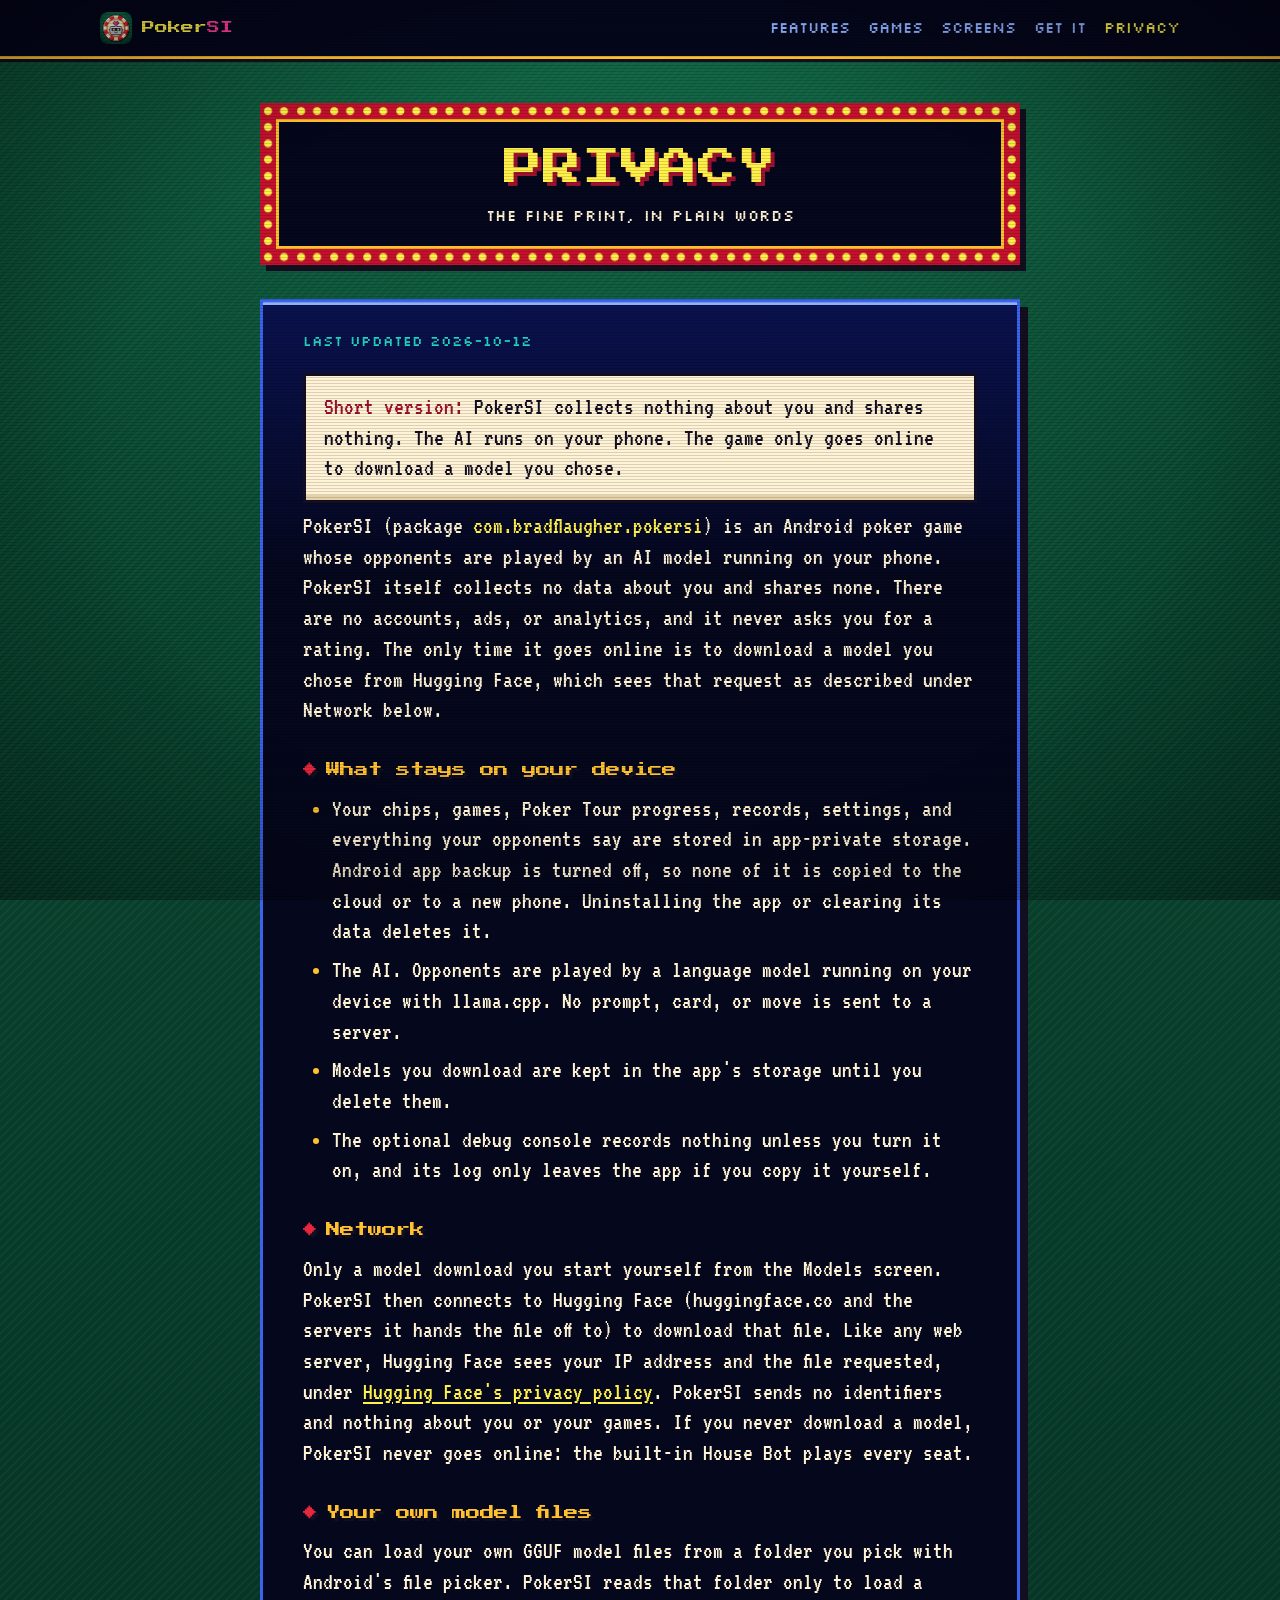
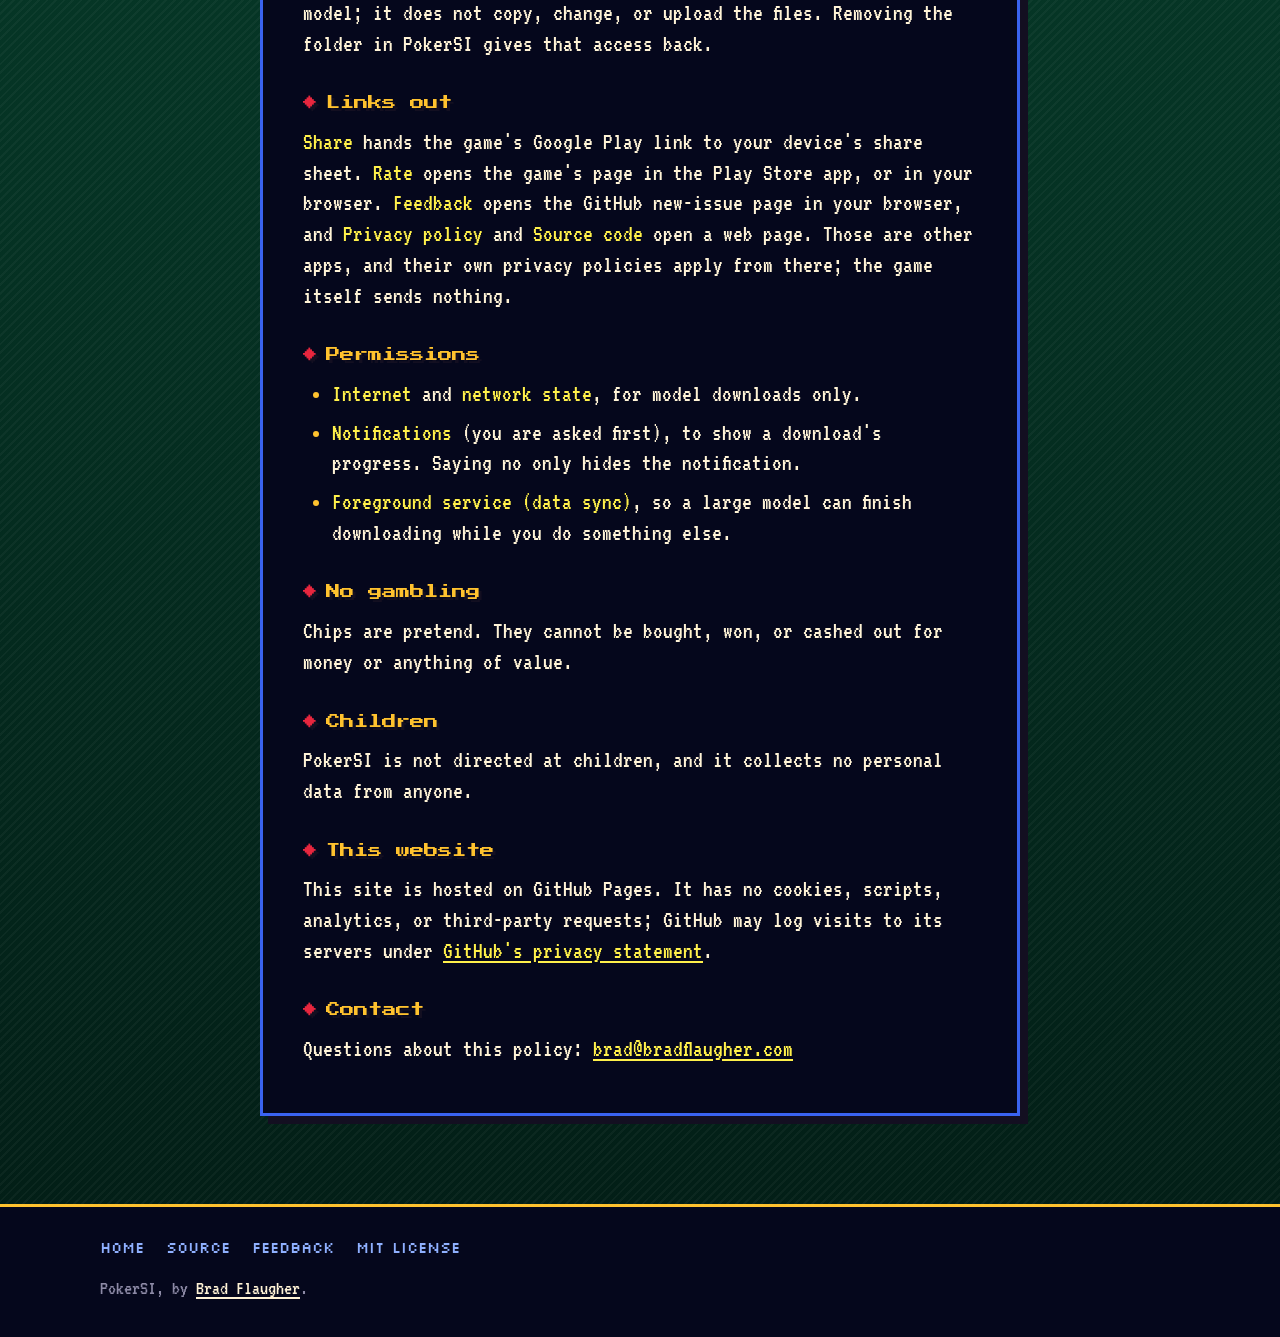
==== site/privacy/index.html @ 7d569268 "Add a GitHub Pages site and move the privacy policy to it site/ is a small static site in the app's " ====
<!doctype html>
<html lang="en">
<head>
  <meta charset="utf-8">
  <meta name="viewport" content="width=device-width, initial-scale=1, viewport-fit=cover">
  <title>Privacy policy — PokerSI</title>
  <meta name="description" content="Privacy policy for PokerSI (com.bradflaugher.pokersi): no account, ads or analytics; the AI runs on your phone, and the only network use is a model download you start.">
  <meta name="theme-color" content="#05071c">
  <meta name="color-scheme" content="dark">
  <link rel="canonical" href="https://bradflaugher.github.io/PokerSI/privacy/">
  <link rel="icon" type="image/png" sizes="32x32" href="../favicon-32.png">
  <link rel="apple-touch-icon" href="../apple-touch-icon.png">
  <link rel="stylesheet" href="../style.css">
  <meta property="og:type" content="article">
  <meta property="og:site_name" content="PokerSI">
  <meta property="og:title" content="Privacy policy — PokerSI">
  <meta property="og:description" content="No account, ads or analytics. The AI runs on your phone.">
  <meta property="og:url" content="https://bradflaugher.github.io/PokerSI/privacy/">
  <meta property="og:image" content="https://bradflaugher.github.io/PokerSI/og.png">
</head>
<body>
  <a class="skip" href="#main">Skip to content</a>

  <header class="topbar">
    <div class="wrap">
      <a class="brand" href="../"><img src="../icon.png" alt="" width="32" height="32"><b>Poker<span>SI</span></b></a>
      <nav aria-label="Site">
        <a href="../#features">Features</a>
        <a href="../#games">Games</a>
        <a href="../#screens">Screens</a>
        <a class="keep" href="../#get">Get it</a>
        <a class="keep" href="./" aria-current="page">Privacy</a>
      </nav>
    </div>
  </header>

  <main id="main" class="page">
    <div class="wrap">
      <div class="marquee">
        <div class="marquee__panel">
          <h1>PRIVACY</h1>
          <p>The fine print, in plain words</p>
        </div>
      </div>

      <article class="prose">
        <p class="updated">Last updated 2026-10-12</p>

        <p class="summary"><strong>Short version:</strong> PokerSI collects nothing about you and shares nothing. The AI runs on your phone. The game only goes online to download a model you chose.</p>

        <p>PokerSI (package <strong>com.bradflaugher.pokersi</strong>) is an Android poker game whose opponents are played by an AI model running on your phone. PokerSI itself collects no data about you and shares none. There are no accounts, ads, or analytics, and it never asks you for a rating. The only time it goes online is to download a model you chose from Hugging Face, which sees that request as described under Network below.</p>

        <h2>What stays on your device</h2>
        <ul>
          <li>Your chips, games, Poker Tour progress, records, settings, and everything your opponents say are stored in app-private storage. Android app backup is turned off, so none of it is copied to the cloud or to a new phone. Uninstalling the app or clearing its data deletes it.</li>
          <li>The AI. Opponents are played by a language model running on your device with llama.cpp. No prompt, card, or move is sent to a server.</li>
          <li>Models you download are kept in the app's storage until you delete them.</li>
          <li>The optional debug console records nothing unless you turn it on, and its log only leaves the app if you copy it yourself.</li>
        </ul>

        <h2>Network</h2>
        <p>Only a model download you start yourself from the Models screen. PokerSI then connects to Hugging Face (huggingface.co and the servers it hands the file off to) to download that file. Like any web server, Hugging Face sees your IP address and the file requested, under <a href="https://huggingface.co/privacy" rel="noopener">Hugging Face's privacy policy</a>. PokerSI sends no identifiers and nothing about you or your games. If you never download a model, PokerSI never goes online: the built-in House Bot plays every seat.</p>

        <h2>Your own model files</h2>
        <p>You can load your own GGUF model files from a folder you pick with Android's file picker. PokerSI reads that folder only to load a model; it does not copy, change, or upload the files. Removing the folder in PokerSI gives that access back.</p>

        <h2>Links out</h2>
        <p><strong>Share</strong> hands the game's Google Play link to your device's share sheet. <strong>Rate</strong> opens the game's page in the Play Store app, or in your browser. <strong>Feedback</strong> opens the GitHub new-issue page in your browser, and <strong>Privacy policy</strong> and <strong>Source code</strong> open a web page. Those are other apps, and their own privacy policies apply from there; the game itself sends nothing.</p>

        <h2>Permissions</h2>
        <ul>
          <li><strong>Internet</strong> and <strong>network state</strong>, for model downloads only.</li>
          <li><strong>Notifications</strong> (you are asked first), to show a download's progress. Saying no only hides the notification.</li>
          <li><strong>Foreground service (data sync)</strong>, so a large model can finish downloading while you do something else.</li>
        </ul>

        <h2>No gambling</h2>
        <p>Chips are pretend. They cannot be bought, won, or cashed out for money or anything of value.</p>

        <h2>Children</h2>
        <p>PokerSI is not directed at children, and it collects no personal data from anyone.</p>

        <h2>This website</h2>
        <p>This site is hosted on GitHub Pages. It has no cookies, scripts, analytics, or third-party requests; GitHub may log visits to its servers under <a href="https://docs.github.com/en/site-policy/privacy-policies/github-general-privacy-statement" rel="noopener">GitHub's privacy statement</a>.</p>

        <h2>Contact</h2>
        <p>Questions about this policy: <a href="mailto:brad@bradflaugher.com">brad@bradflaugher.com</a></p>
      </article>
    </div>
  </main>

  <footer class="footer">
    <div class="wrap">
      <nav aria-label="Footer">
        <a href="../">Home</a>
        <a href="https://github.com/bradflaugher/PokerSI">Source</a>
        <a href="https://github.com/bradflaugher/PokerSI/issues/new">Feedback</a>
        <a href="https://github.com/bradflaugher/PokerSI/blob/main/LICENSE">MIT license</a>
      </nav>
      <p>PokerSI, by <a href="https://bradflaugher.com">Brad Flaugher</a>.</p>
    </div>
  </footer>
</body>
</html>
---- site/style.css ----
/*
 * PokerSI's site: the same 90s video poker cabinet as the app. Colors come
 * from app/src/main/java/com/bradflaugher/pokersi/ui/pixel/PixelTheme.kt and
 * FeltBackground.kt; fonts are the app's own (OFL, see fonts/). No scripts,
 * no third-party requests.
 */

@font-face {
  font-family: "Press Start 2P";
  src: url("fonts/press_start_2p.woff2") format("woff2");
  font-display: swap;
}
@font-face {
  font-family: "VT323";
  src: url("fonts/vt323.woff2") format("woff2");
  font-display: swap;
}
@font-face {
  font-family: "Silkscreen";
  src: url("fonts/silkscreen.woff2") format("woff2");
  font-display: swap;
}

:root {
  color-scheme: dark;
  --ink: #130f21;
  --ink-soft: #2c2445;
  --cabinet-black: #05071c;
  --cabinet-deep: #0a1250;
  --cabinet: #1530a8;
  --cabinet-light: #3a63f0;
  --cabinet-glow: #8fb0ff;
  --felt-deep: #021c15;
  --felt-dark: #053324;
  --felt-mid: #0a4c34;
  --felt-light: #106444;
  --felt-lamp: #187c53;
  --cream: #fff3d6;
  --card-shade: #e6d2a8;
  --suit-red: #e8263e;
  --suit-red-dark: #9e1230;
  --suit-black: #1d2150;
  --gold: #ffc22e;
  --gold-dark: #b9780c;
  --yellow: #fff04a;
  --hot-pink: #ff3d9a;
  --hot-pink-dark: #a81563;
  --teal: #1fd6c4;
  --green: #2fd15a;
  --green-dark: #137a33;
  --gray: #8d8aa6;
  --gray-dark: #4a4763;
  --led-red: #ff2b2b;

  --pixel: "Press Start 2P", ui-monospace, monospace;
  --label: "Silkscreen", ui-monospace, monospace;
  --text: "VT323", ui-monospace, "Cascadia Mono", Menlo, Consolas, monospace;
  --wrap: 1120px;
}

*,
*::before,
*::after { box-sizing: border-box; }

html { -webkit-text-size-adjust: 100%; scroll-behavior: smooth; }

body {
  margin: 0;
  min-height: 100vh;
  color: var(--cream);
  font: 400 1.45rem/1.3 var(--text);
  /* Lamp-lit felt: a pool of light from above over a fine diagonal weave. */
  background:
    radial-gradient(ellipse 90% 60% at 50% -10%, rgb(24 124 83 / 0.75), transparent 70%),
    repeating-linear-gradient(135deg, rgb(255 255 255 / 0.035) 0 2px, transparent 2px 6px),
    linear-gradient(var(--felt-mid), var(--felt-dark) 60%, var(--felt-deep));
  background-color: var(--felt-dark);
}

/* CRT scanlines and a soft vignette over everything, like the app's overlay. */
body::after {
  content: "";
  position: fixed;
  inset: 0;
  pointer-events: none;
  z-index: 50;
  background:
    repeating-linear-gradient(0deg, rgb(0 0 0 / 0.14) 0 1px, transparent 1px 3px),
    radial-gradient(ellipse at center, transparent 60%, rgb(0 0 0 / 0.35));
}

img { max-width: 100%; height: auto; display: block; }

a { color: var(--yellow); text-underline-offset: 3px; }
a:hover { color: var(--cream); }
:focus-visible { outline: 3px dashed var(--yellow); outline-offset: 3px; }

.skip {
  position: absolute;
  left: -9999px;
  top: 8px;
  z-index: 100;
  padding: 10px 14px;
  background: var(--yellow);
  color: var(--ink);
  font-family: var(--label);
}
.skip:focus { left: 8px; }

.sr-only {
  position: absolute;
  width: 1px;
  height: 1px;
  overflow: hidden;
  clip-path: inset(50%);
  white-space: nowrap;
}

.wrap {
  width: 100%;
  max-width: var(--wrap);
  margin: 0 auto;
  padding: 0 20px;
}

/* ---- Top bar ------------------------------------------------------------ */

.topbar {
  position: sticky;
  top: 0;
  z-index: 40;
  background: var(--cabinet-black);
  border-bottom: 3px solid var(--gold);
  box-shadow: 0 3px 0 var(--ink);
}
.topbar .wrap {
  display: flex;
  align-items: center;
  justify-content: space-between;
  gap: 12px;
  min-height: 56px;
}
.brand {
  display: flex;
  align-items: center;
  gap: 10px;
  color: var(--yellow);
  text-decoration: none;
  font: 0.8rem/1 var(--pixel);
  white-space: nowrap;
}
.brand img { width: 32px; height: 32px; border-radius: 7px; }
.brand b { font-weight: 400; }
.brand span { color: var(--hot-pink); }
.topbar nav { display: flex; gap: 4px 18px; flex-wrap: wrap; justify-content: flex-end; }
.topbar nav a {
  color: var(--cabinet-glow);
  font: 0.95rem/1 var(--label);
  text-decoration: none;
  text-transform: uppercase;
  padding: 8px 0;
}
.topbar nav a:hover,
.topbar nav a[aria-current] { color: var(--yellow); }

/* ---- Marquee ------------------------------------------------------------ */

.marquee {
  position: relative;
  padding: 16px;
  background: #c4122e;
  box-shadow: 6px 6px 0 var(--ink);
}
/* Two interleaved sets of bulbs that take turns, like the cabinet sign. */
.marquee::before,
.marquee::after {
  content: "";
  position: absolute;
  inset: 0;
  pointer-events: none;
  color: var(--yellow);
  --bulb-a: radial-gradient(circle at 8px 8px, currentColor 0 3.5px, transparent 4.5px);
  --bulb-b: radial-gradient(circle at 24px 24px, currentColor 0 3.5px, transparent 4.5px);
  background: var(--bulb-a), var(--bulb-b);
  background-size: 32px 32px;
  background-repeat: space;
  animation: bulbs 1.2s steps(1) infinite;
}
.marquee::after {
  --bulb-a: radial-gradient(circle at 24px 8px, currentColor 0 3.5px, transparent 4.5px);
  --bulb-b: radial-gradient(circle at 8px 24px, currentColor 0 3.5px, transparent 4.5px);
  animation-delay: -0.6s;
}
@keyframes bulbs {
  50% { color: #7a4a06; }
}
.marquee__panel {
  position: relative;
  z-index: 1;
  background: var(--cabinet-black);
  border: 3px solid var(--gold);
  padding: 26px 18px 20px;
  text-align: center;
}
.marquee h1 {
  margin: 0;
  font: 400 clamp(2.6rem, 9vw, 4.6rem)/1.05 var(--pixel);
  color: var(--yellow);
  text-shadow: 4px 4px 0 var(--suit-red-dark);
  letter-spacing: 0.02em;
}
.marquee h1 .si {
  display: block;
  margin-top: 0.18em;
  color: var(--hot-pink);
  text-shadow: 4px 4px 0 var(--hot-pink-dark);
}
.marquee p {
  margin: 18px 0 0;
  font: 0.95rem/1.3 var(--label);
  color: var(--cream);
  letter-spacing: 0.04em;
}

/* ---- Hero --------------------------------------------------------------- */

.hero { padding: 48px 0 32px; }
.hero .wrap {
  display: grid;
  grid-template-columns: minmax(0, 1.25fr) minmax(0, 0.75fr);
  gap: 48px;
  align-items: center;
}
.hero__lead {
  margin: 28px 0 0;
  font-size: 1.75rem;
  line-height: 1.2;
  text-shadow: 2px 2px 0 var(--ink);
}
.hero__lead strong { color: var(--yellow); font-weight: 400; }

.bubble-row {
  display: flex;
  align-items: center;
  gap: 14px;
  margin: 24px 0 0;
}
.bubble-row img {
  width: 64px;
  height: 64px;
  flex: none;
  border-radius: 14px;
  box-shadow: 4px 4px 0 var(--ink);
}
.bubble {
  position: relative;
  margin: 0;
  padding: 10px 16px;
  background: var(--cream);
  color: var(--ink);
  font-size: 1.55rem;
  border: 3px solid var(--ink);
  box-shadow: 4px 4px 0 rgb(0 0 0 / 0.45);
}
.bubble::before {
  content: "";
  position: absolute;
  left: -14px;
  top: 50%;
  margin-top: -9px;
  border: 9px solid transparent;
  border-right: 11px solid var(--ink);
  border-left: 0;
}
.bubble::after {
  content: "_";
  animation: blink 1s steps(1) infinite;
}
@keyframes blink { 50% { opacity: 0; } }

.ctas { display: flex; flex-wrap: wrap; gap: 14px; margin-top: 30px; }

/* The app's PixelButton: lit top edge, shaded bottom, hard ink shadow. */
.btn {
  display: inline-flex;
  align-items: center;
  justify-content: center;
  min-height: 52px;
  padding: 12px 22px;
  font: 0.75rem/1.4 var(--pixel);
  text-align: center;
  text-decoration: none;
  text-transform: uppercase;
  color: var(--cream);
  background: var(--gray);
  box-shadow:
    inset 0 4px 0 rgb(255 255 255 / 0.35),
    inset 0 -6px 0 rgb(0 0 0 / 0.3),
    4px 4px 0 var(--ink);
  text-shadow: 2px 2px 0 rgb(0 0 0 / 0.45);
  transition: transform 0.06s;
}
.btn:hover { color: var(--cream); filter: brightness(1.08); }
.btn:active { transform: translate(3px, 3px); box-shadow: inset 0 4px 0 rgb(255 255 255 / 0.35), inset 0 -6px 0 rgb(0 0 0 / 0.3), 1px 1px 0 var(--ink); }
.btn--green { background: var(--green); }
.btn--red { background: var(--suit-red); color: var(--yellow); }
.btn--red:hover { color: var(--yellow); }
.btn--gold { background: var(--gold); color: var(--ink); text-shadow: 1px 1px 0 rgb(255 255 255 / 0.4); }
.btn--gold:hover { color: var(--ink); }
.btn--blue { background: var(--cabinet-light); }
.btn--pink { background: var(--hot-pink); }

/* A phone in the gold-trimmed frame of the Play screenshots. */
.phone {
  margin: 0;
  padding: 10px;
  background: var(--cabinet-black);
  border: 4px solid var(--gold);
  border-radius: 28px;
  box-shadow: 8px 8px 0 var(--ink);
}
.phone img { border-radius: 16px; aspect-ratio: 9 / 16; width: 100%; }
.hero .phone { max-width: 330px; justify-self: center; transform: rotate(2deg); }

/* ---- Ticker ------------------------------------------------------------- */

.ticker {
  background: var(--cabinet-black);
  border-block: 3px solid var(--suit-red);
  box-shadow: 0 3px 0 var(--ink);
}
.ticker ul {
  list-style: none;
  margin: 0 auto;
  padding: 14px 20px;
  max-width: var(--wrap);
  display: flex;
  flex-wrap: wrap;
  justify-content: center;
  gap: 6px 22px;
  font: 0.95rem/1.4 var(--label);
  color: var(--gold);
  text-transform: uppercase;
}
.ticker li::before { content: "\2738"; margin-right: 10px; color: var(--hot-pink); }

/* ---- Sections ----------------------------------------------------------- */

section { padding: 64px 0; }
section[id] { scroll-margin-top: 70px; }

.kicker {
  margin: 0 0 12px;
  font: 0.9rem/1 var(--label);
  color: var(--teal);
  letter-spacing: 0.08em;
  text-transform: uppercase;
}
h2 {
  margin: 0 0 18px;
  font: 400 clamp(1.25rem, 3.6vw, 1.9rem)/1.35 var(--pixel);
  color: var(--yellow);
  text-shadow: 3px 3px 0 var(--ink);
}
h3 {
  margin: 0 0 8px;
  font: 400 0.8rem/1.5 var(--pixel);
}
.intro { max-width: 46rem; margin: 0 0 34px; font-size: 1.55rem; }
p { margin: 0 0 14px; }

/* Feature cards: cream playing cards with a rank and suit in the corner. */
.cards {
  list-style: none;
  margin: 0;
  padding: 0;
  display: grid;
  grid-template-columns: repeat(auto-fill, minmax(240px, 1fr));
  gap: 22px;
}
.card {
  --suit: var(--suit-black);
  position: relative;
  padding: 22px 20px 34px 52px;
  background:
    linear-gradient(var(--cream), var(--cream)) padding-box;
  color: var(--ink);
  border: 3px solid var(--ink);
  border-radius: 10px;
  box-shadow: inset 0 -5px 0 var(--card-shade), 5px 5px 0 rgb(0 0 0 / 0.45);
  font-size: 1.4rem;
  line-height: 1.2;
}
.card:nth-child(even) { --suit: var(--suit-red); }
.card::before,
.card::after {
  content: attr(data-rank);
  position: absolute;
  font: 0.85rem/1.25 var(--pixel);
  color: var(--suit);
  white-space: pre;
  text-align: center;
}
.card::before { left: 12px; top: 14px; }
.card::after { right: 12px; bottom: 12px; transform: rotate(180deg); }
.card h3 { color: var(--suit); }
.card p { margin: 0; }

/* Six games, on an LED panel. */
.games {
  width: 100%;
  border-collapse: separate;
  border-spacing: 0;
  background: var(--cabinet-black);
  border: 3px solid var(--cabinet-light);
  box-shadow: 6px 6px 0 var(--ink), inset 0 0 0 3px var(--cabinet-deep);
}
.games th,
.games td {
  padding: 14px 18px;
  text-align: left;
  vertical-align: top;
  border-bottom: 2px dashed var(--cabinet-deep);
}
.games tr:last-child th,
.games tr:last-child td { border-bottom: 0; }
.games th {
  width: 34%;
  font: 400 0.7rem/1.6 var(--pixel);
  color: var(--gold);
}
.games th span { color: var(--suit-red); margin-right: 8px; }
.games td { color: var(--cabinet-glow); font-size: 1.4rem; }
.after-table { margin-top: 22px; }

/* Two columns of text and art. */
.split {
  display: grid;
  grid-template-columns: minmax(0, 1fr) minmax(0, 1fr);
  gap: 48px;
  align-items: center;
}
.split .shots { display: grid; grid-template-columns: 1fr 1fr; gap: 18px; }
.split .shots .phone { border-radius: 22px; padding: 7px; border-width: 3px; }
.split .shots .phone img { border-radius: 12px; }
.split .shots .phone:nth-child(2) { transform: translateY(28px) rotate(1.5deg); }
.split .shots .phone:nth-child(1) { transform: rotate(-1.5deg); }

.ticks { list-style: none; margin: 0 0 18px; padding: 0; }
.ticks li { position: relative; padding-left: 34px; margin-bottom: 12px; }
.ticks li::before {
  content: "\2660";
  position: absolute;
  left: 4px;
  top: 0.35em;
  font: 0.8rem/1 var(--pixel);
  color: var(--gold);
}
.ticks li:nth-child(even)::before { content: "\2665"; color: var(--suit-red); }
.ticks strong { color: var(--yellow); font-weight: 400; }

/* Screenshot reel. */
.reel {
  list-style: none;
  margin: 0;
  padding: 6px 4px 22px;
  display: grid;
  grid-auto-flow: column;
  grid-auto-columns: minmax(200px, 240px);
  gap: 22px;
  overflow-x: auto;
  scroll-snap-type: x mandatory;
  scrollbar-color: var(--gold) var(--felt-deep);
}
.reel li { scroll-snap-align: start; }
.reel figure { margin: 0; }
.reel .phone { padding: 7px; border-width: 3px; border-radius: 22px; box-shadow: 5px 5px 0 var(--ink); }
.reel .phone img { border-radius: 12px; }
.reel figcaption { margin-top: 14px; font-size: 1.3rem; line-height: 1.15; }
.reel figcaption b { display: block; color: var(--yellow); font: 400 0.65rem/1.6 var(--pixel); margin-bottom: 4px; }

/* Get it: cabinet panels. */
.panels { display: grid; grid-template-columns: repeat(auto-fit, minmax(280px, 1fr)); gap: 22px; }
.panel {
  padding: 24px 22px;
  background: linear-gradient(var(--cabinet-deep), var(--cabinet-black));
  border: 3px solid var(--cabinet-light);
  box-shadow: inset 0 3px 0 var(--cabinet-glow), 6px 6px 0 var(--ink);
}
.panel h3 { color: var(--gold); margin-bottom: 14px; }
.panel .btn { margin-top: 8px; }
.led {
  display: inline-block;
  padding: 2px 8px;
  background: #0a0306;
  color: var(--led-red);
  font: 0.65rem/1.8 var(--pixel);
  text-shadow: 0 0 6px rgb(255 43 43 / 0.7);
  vertical-align: middle;
}

pre,
code { font-family: var(--text); }
code { color: var(--teal); font-size: 1.05em; }
pre {
  margin: 14px 0 0;
  padding: 14px 16px;
  background: #000;
  border: 2px solid var(--ink-soft);
  color: var(--green);
  font-size: 1.25rem;
  line-height: 1.25;
  overflow-x: auto;
}
pre code { color: inherit; font-size: inherit; }

/* ---- Fine print (privacy) ---------------------------------------------- */

.page { padding: 44px 0 64px; }
.page .marquee { max-width: 760px; margin: 0 auto 34px; }
.page .marquee h1 { font-size: clamp(1.4rem, 5.5vw, 2.4rem); }
.prose {
  max-width: 760px;
  margin: 0 auto;
  padding: 30px clamp(18px, 4vw, 40px) 34px;
  background: linear-gradient(var(--cabinet-deep), var(--cabinet-black) 280px);
  border: 3px solid var(--cabinet-light);
  box-shadow: inset 0 3px 0 var(--cabinet-glow), 8px 8px 0 var(--ink);
  font-size: 1.5rem;
  line-height: 1.28;
}
.prose h2 {
  margin: 34px 0 12px;
  font-size: 0.9rem;
  line-height: 1.5;
  color: var(--gold);
}
.prose h2::before { content: "\2666"; margin-right: 0.6em; color: var(--suit-red); }
.prose ul { margin: 0 0 14px; padding-left: 1.2em; }
.prose li { margin-bottom: 8px; }
.prose li::marker { color: var(--gold); }
.prose strong { color: var(--yellow); font-weight: 400; }
.updated { color: var(--teal); font: 0.9rem/1.3 var(--label); margin-bottom: 22px; }
.summary {
  padding: 16px 18px;
  margin-bottom: 8px;
  background: var(--cream);
  color: var(--ink);
  border: 3px solid var(--ink);
  box-shadow: inset 0 -5px 0 var(--card-shade);
}
.summary strong { color: var(--suit-red-dark); }

/* ---- 404 ---------------------------------------------------------------- */

.lost { text-align: center; padding: 80px 0; }
.lost .marquee { max-width: 560px; margin: 0 auto 30px; }
.lost p { font-size: 1.6rem; }
.lost .ctas { justify-content: center; }

/* ---- Footer ------------------------------------------------------------- */

.footer {
  margin-top: 24px;
  padding: 28px 0 36px;
  background: var(--cabinet-black);
  border-top: 3px solid var(--gold);
  font-size: 1.25rem;
  color: var(--gray);
}
.footer .wrap { display: grid; gap: 16px; }
.footer nav { display: flex; flex-wrap: wrap; gap: 6px 22px; font: 0.95rem/1.6 var(--label); text-transform: uppercase; }
.footer nav a { color: var(--cabinet-glow); text-decoration: none; }
.footer nav a:hover { color: var(--yellow); }
.footer p { margin: 0; }
.footer a { color: var(--cream); }
.footer .credit { color: var(--green); font: 0.6rem/1.8 var(--pixel); }

/* ---- Small screens ------------------------------------------------------ */

@media (max-width: 860px) {
  .hero { padding-top: 28px; }
  .hero .wrap,
  .split { grid-template-columns: 1fr; gap: 36px; }
  .hero .phone { max-width: 260px; }
  .split .shots { max-width: 460px; }
  .topbar nav a:not(.keep) { display: none; }
}

@media (max-width: 520px) {
  body { font-size: 1.35rem; }
  .wrap { padding: 0 16px; }
  .marquee { padding: 12px; }
  .marquee__panel { padding: 20px 10px 16px; }
  .marquee p { font-size: 0.8rem; }
  .hero__lead { font-size: 1.5rem; }
  section { padding: 48px 0; }
  .ctas .btn { flex: 1 1 100%; }
  .games th,
  .games td { display: block; width: auto; border: 0; padding: 0 14px; }
  .games th { padding-top: 14px; }
  .games td { padding-bottom: 14px; border-bottom: 2px dashed var(--cabinet-deep); }
  .games tr:last-child td { border-bottom: 0; }
  .brand { font-size: 0.7rem; }
  .prose { font-size: 1.4rem; }
}

@media (prefers-reduced-motion: reduce) {
  html { scroll-behavior: auto; }
  .marquee::after,
  .bubble::after { animation: none; }
  .btn { transition: none; }
}
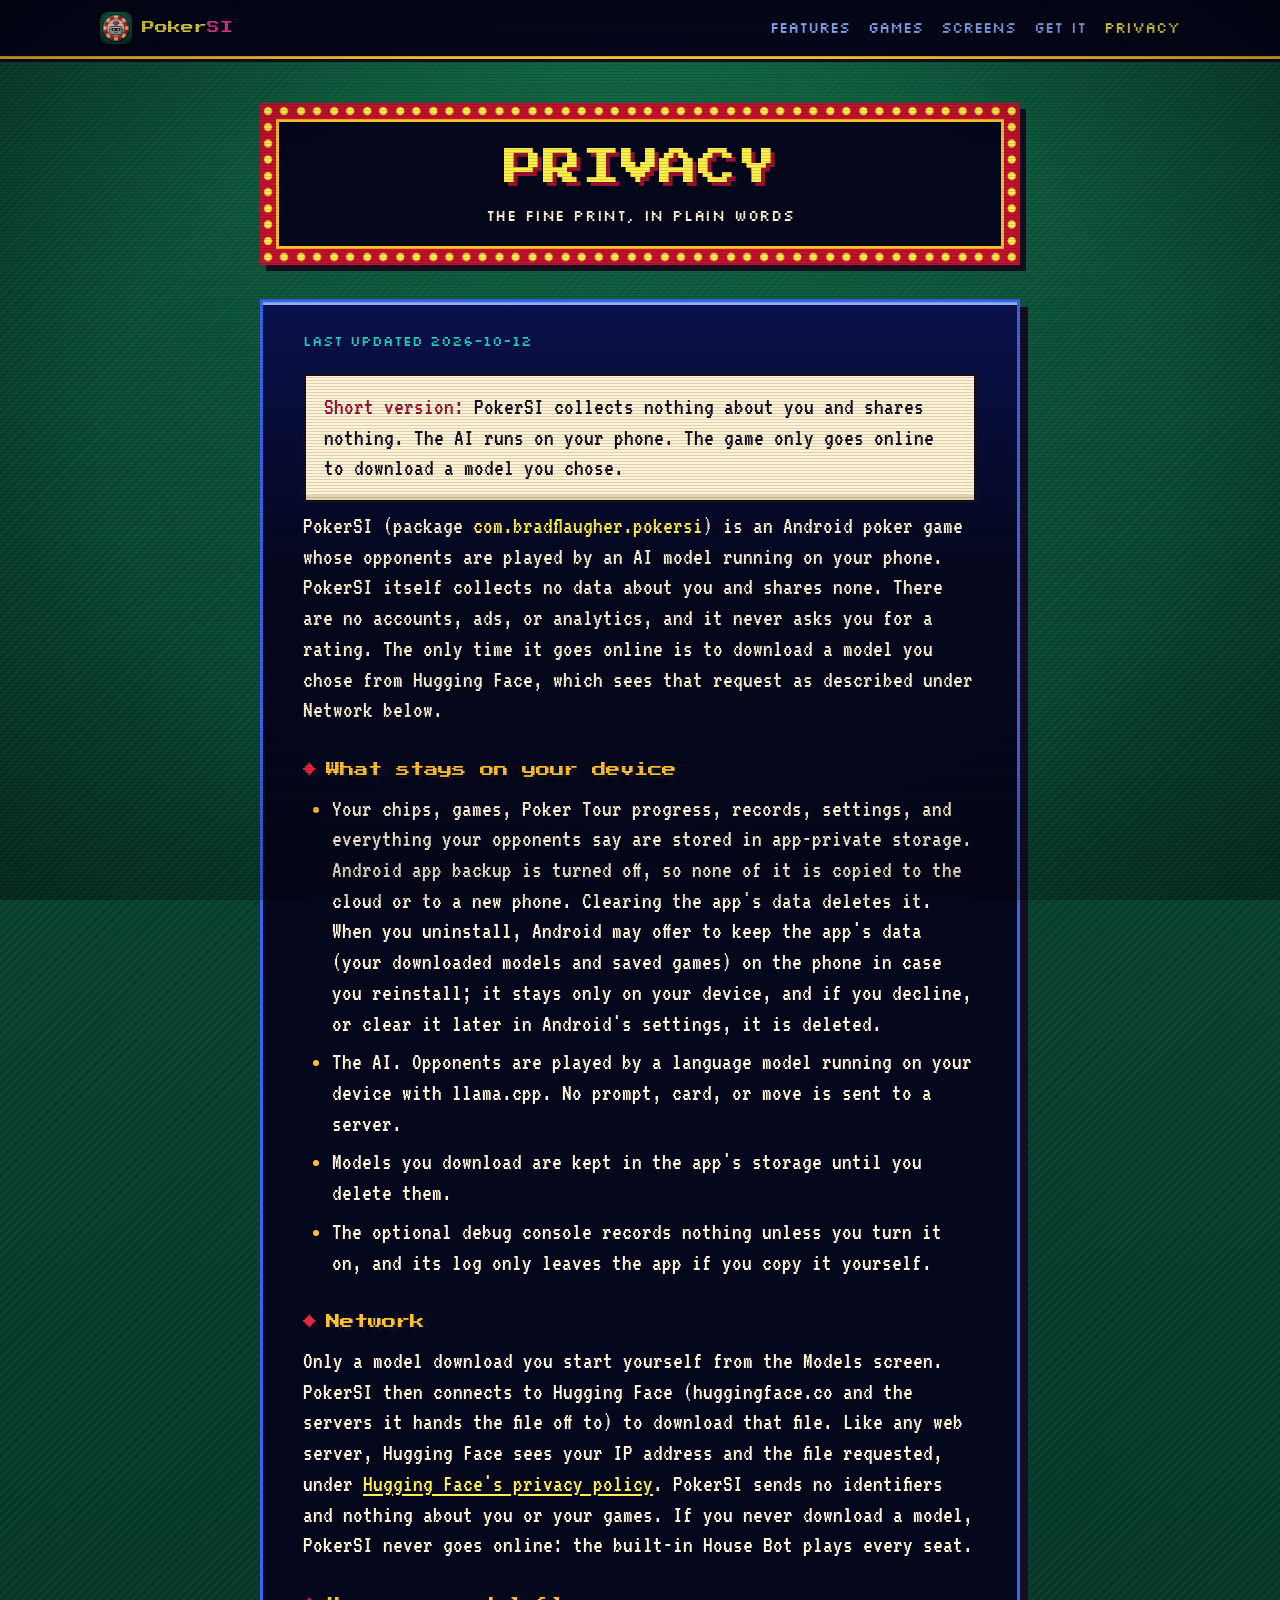
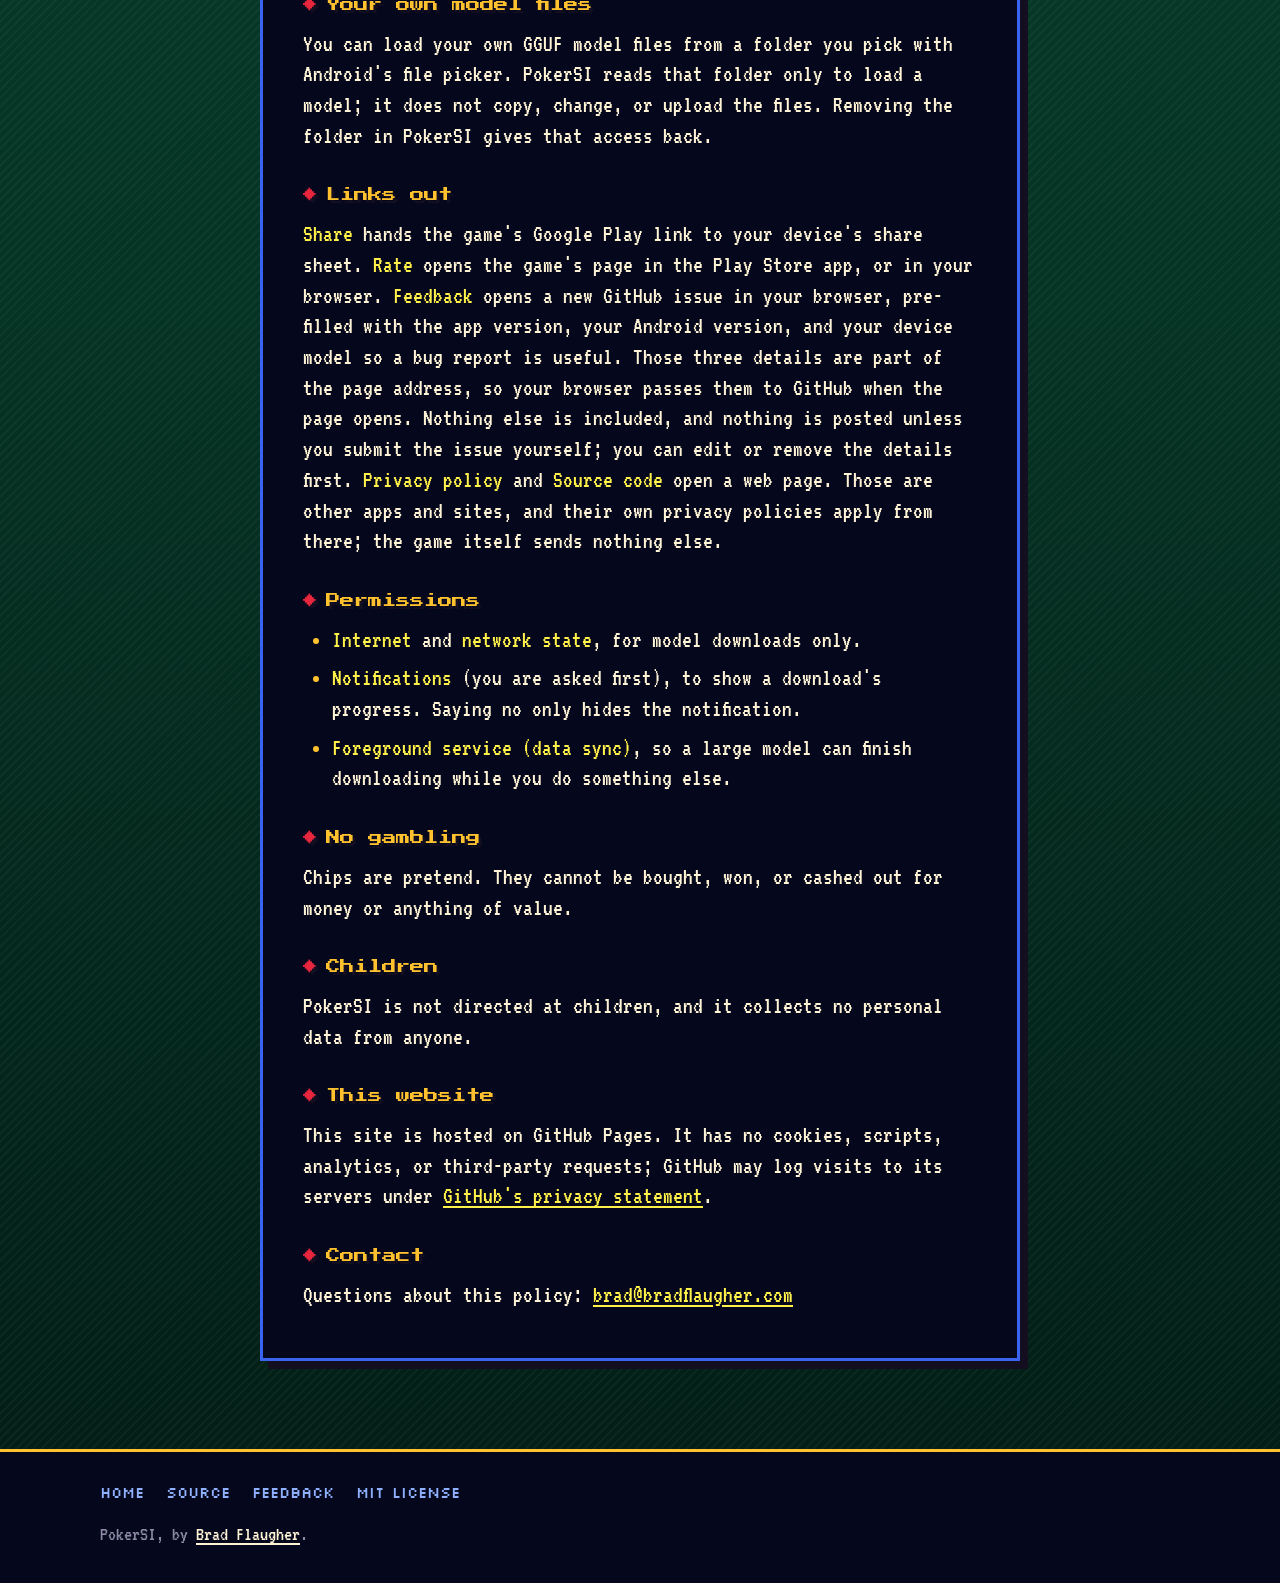
==== commit 59a20aa1: "Privacy: disclose uninstall data retention and feedback details; check CSS - The policy now says And" ====
--- a/site/privacy/index.html
+++ b/site/privacy/index.html
@@ -52,7 +52,7 @@
 
         <h2>What stays on your device</h2>
         <ul>
-          <li>Your chips, games, Poker Tour progress, records, settings, and everything your opponents say are stored in app-private storage. Android app backup is turned off, so none of it is copied to the cloud or to a new phone. Uninstalling the app or clearing its data deletes it.</li>
+          <li>Your chips, games, Poker Tour progress, records, settings, and everything your opponents say are stored in app-private storage. Android app backup is turned off, so none of it is copied to the cloud or to a new phone. Clearing the app's data deletes it. When you uninstall, Android may offer to keep the app's data (your downloaded models and saved games) on the phone in case you reinstall; it stays only on your device, and if you decline, or clear it later in Android's settings, it is deleted.</li>
           <li>The AI. Opponents are played by a language model running on your device with llama.cpp. No prompt, card, or move is sent to a server.</li>
           <li>Models you download are kept in the app's storage until you delete them.</li>
           <li>The optional debug console records nothing unless you turn it on, and its log only leaves the app if you copy it yourself.</li>
@@ -65,7 +65,7 @@
         <p>You can load your own GGUF model files from a folder you pick with Android's file picker. PokerSI reads that folder only to load a model; it does not copy, change, or upload the files. Removing the folder in PokerSI gives that access back.</p>
 
         <h2>Links out</h2>
-        <p><strong>Share</strong> hands the game's Google Play link to your device's share sheet. <strong>Rate</strong> opens the game's page in the Play Store app, or in your browser. <strong>Feedback</strong> opens the GitHub new-issue page in your browser, and <strong>Privacy policy</strong> and <strong>Source code</strong> open a web page. Those are other apps, and their own privacy policies apply from there; the game itself sends nothing.</p>
+        <p><strong>Share</strong> hands the game's Google Play link to your device's share sheet. <strong>Rate</strong> opens the game's page in the Play Store app, or in your browser. <strong>Feedback</strong> opens a new GitHub issue in your browser, pre-filled with the app version, your Android version, and your device model so a bug report is useful. Those three details are part of the page address, so your browser passes them to GitHub when the page opens. Nothing else is included, and nothing is posted unless you submit the issue yourself; you can edit or remove the details first. <strong>Privacy policy</strong> and <strong>Source code</strong> open a web page. Those are other apps and sites, and their own privacy policies apply from there; the game itself sends nothing else.</p>
 
         <h2>Permissions</h2>
         <ul>
